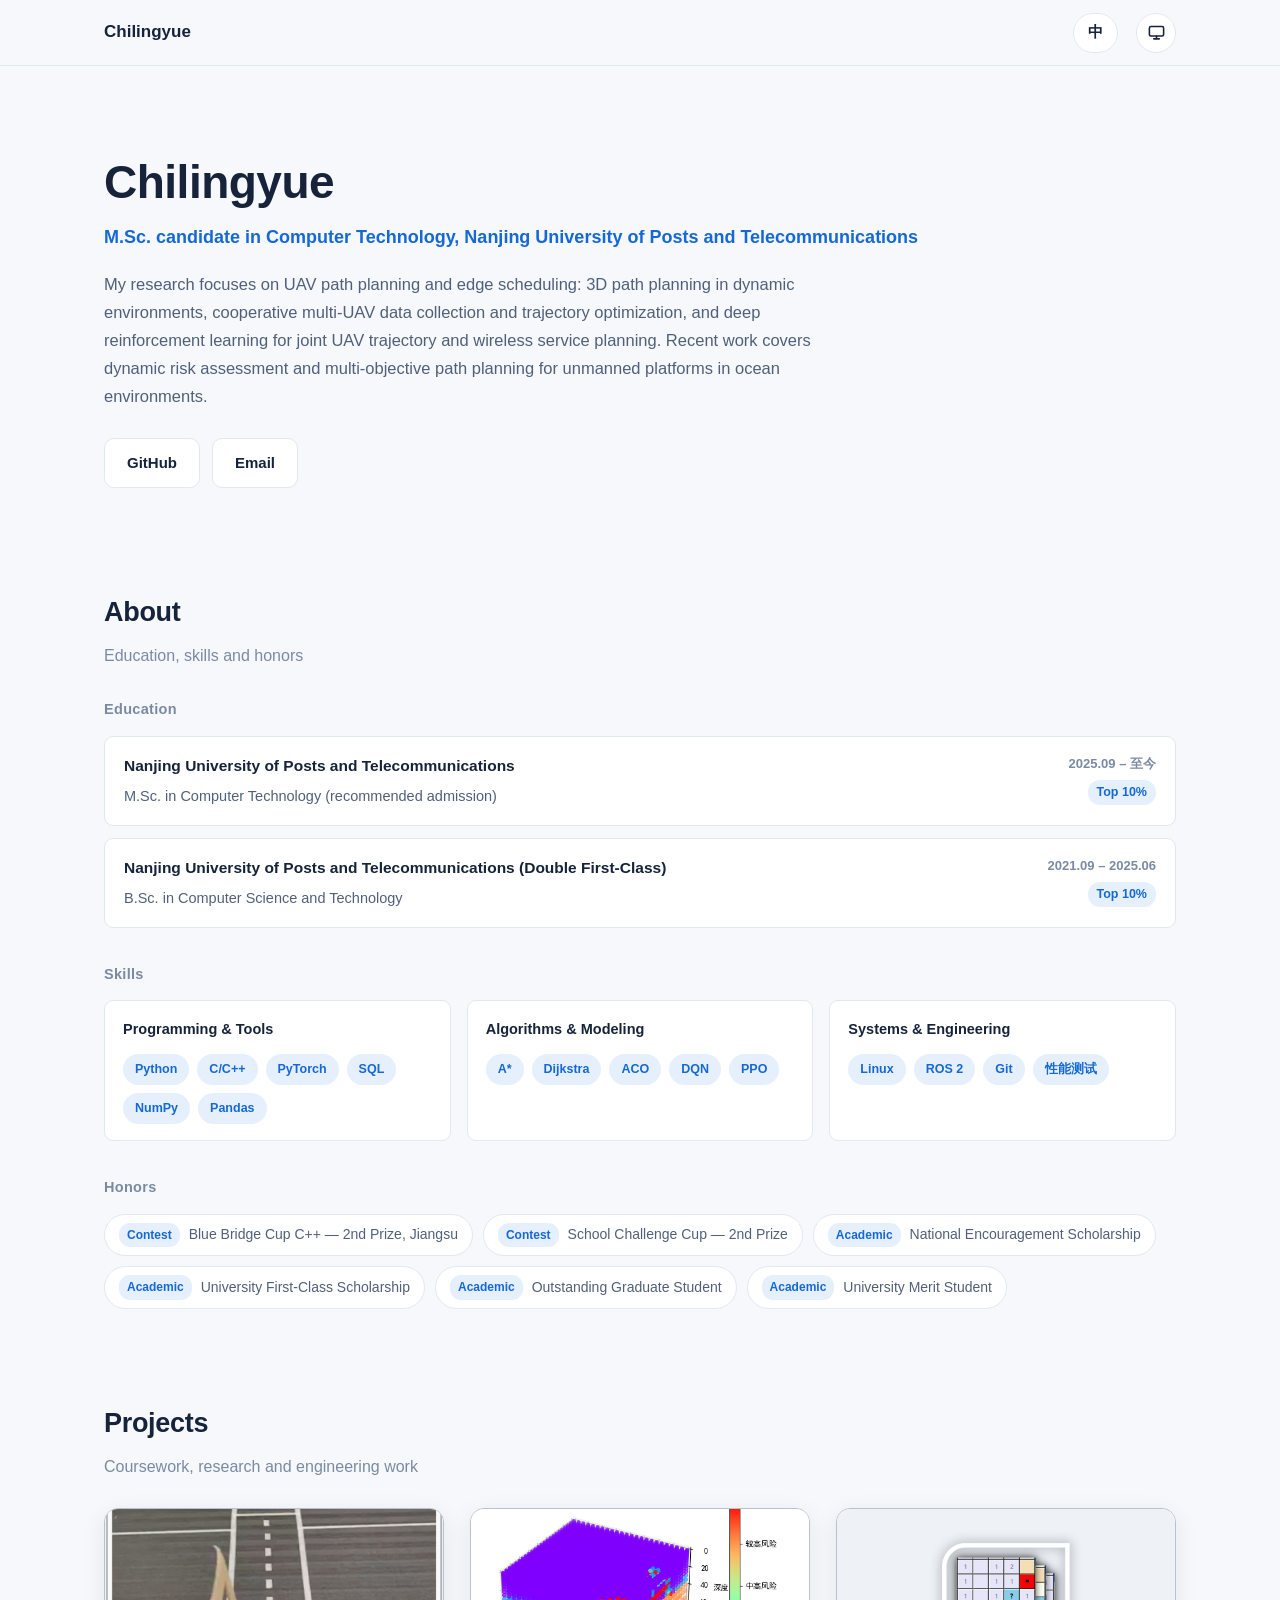
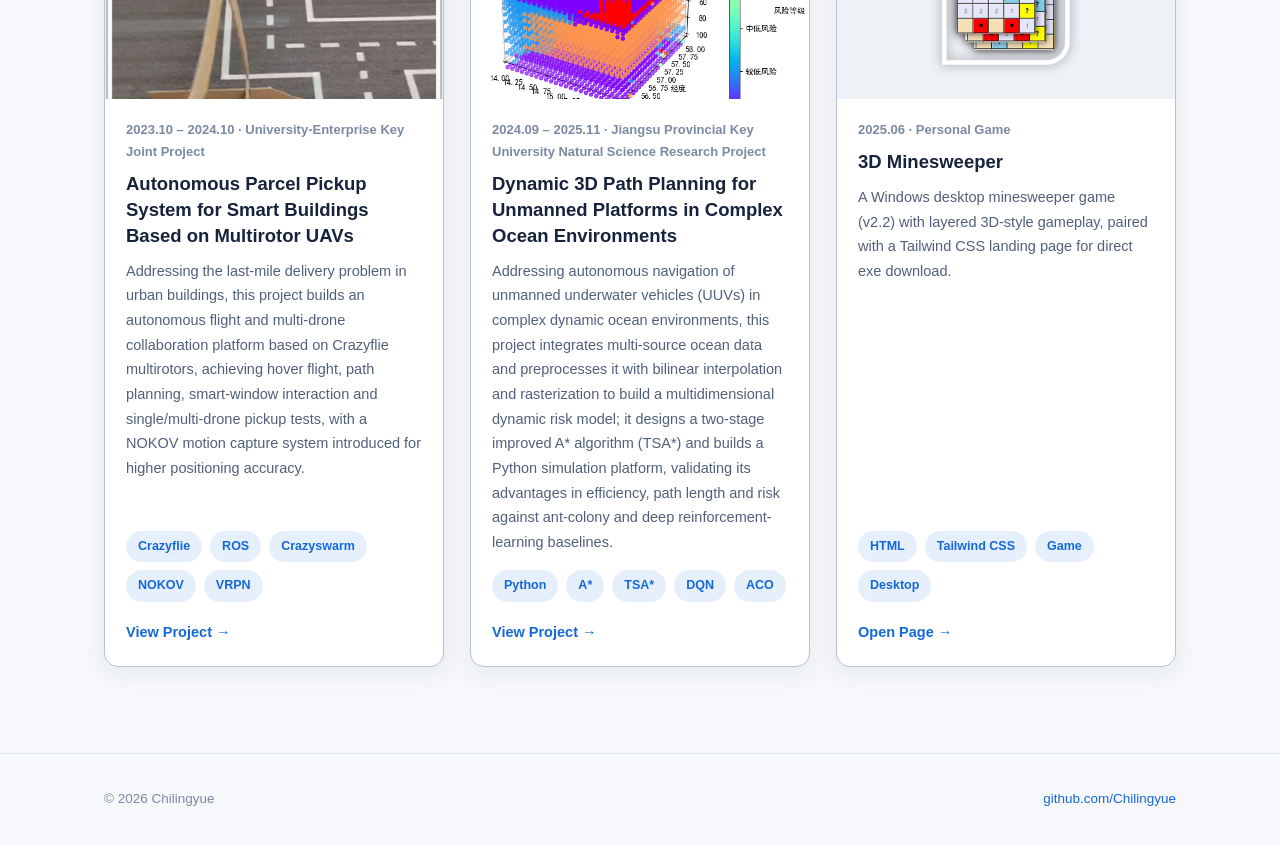
==== index.html @ 6c1ea3fe "fix: 路径规划结果补齐三算法二维/三维共6图，改为3列对比矩阵；画廊不裁切图片" ====
<!DOCTYPE html>
<html lang="zh-CN">
<head>
  <meta charset="UTF-8" />
  <meta name="viewport" content="width=device-width, initial-scale=1.0" />
  <title>Chilingyue · Portfolio</title>
  <meta
    name="description"
    content="池凌越的个人作品集：南京邮电大学计算机技术硕士在读，研究方向为无人机路径规划与边缘调度。Personal portfolio of Chilingyue — UAV path planning and edge scheduling."
  />
  <link rel="icon" type="image/svg+xml" href="assets/img/favicon.svg" />
  <link rel="stylesheet" href="assets/css/style.css?v=20261105-1" />
</head>
<body>
  <div id="app"></div>
  <script src="data/projects.js?v=20261105-1"></script>
  <script src="assets/js/main.js?v=20261105-1"></script>
</body>
</html>
---- assets/css/style.css ----
/* ============================================================
 * 个人作品集 · 样式表
 * 深浅色：默认跟随系统，[data-theme] 手动覆盖
 * ============================================================ */

/* ---------- 设计变量：浅色 ---------- */
:root {
  --bg: #f6f8fb;
  --bg-soft: #eef2f7;
  --card: #ffffff;
  --card-2: #f8fafc;
  --border: #e2e8f0;
  --text: #16233a;
  --text-2: #51607a;
  --text-3: #7b8aa3;
  --primary: #1568d8;
  --primary-soft: #e6f0fd;
  --primary-contrast: #ffffff;
  --accent: #0d9488;
  --shadow: 0 6px 24px rgba(22, 35, 58, 0.08);
  --shadow-lg: 0 18px 48px rgba(22, 35, 58, 0.16);
  --radius: 14px;
  --radius-sm: 9px;
  --maxw: 1120px;
  --nav-h: 66px;
}

/* ---------- 深色（跟随系统或手动）---------- */
@media (prefers-color-scheme: dark) {
  :root:not([data-theme="light"]) {
    --bg: #0c1118;
    --bg-soft: #111824;
    --card: #151d2a;
    --card-2: #1a2333;
    --border: #263141;
    --text: #e7edf5;
    --text-2: #a8b5c7;
    --text-3: #79869b;
    --primary: #5b9cf5;
    --primary-soft: #17243a;
    --primary-contrast: #0c1118;
    --accent: #2dd4bf;
    --shadow: 0 6px 24px rgba(0, 0, 0, 0.35);
    --shadow-lg: 0 18px 48px rgba(0, 0, 0, 0.5);
  }
}
[data-theme="dark"] {
  --bg: #0c1118;
  --bg-soft: #111824;
  --card: #151d2a;
  --card-2: #1a2333;
  --border: #263141;
  --text: #e7edf5;
  --text-2: #a8b5c7;
  --text-3: #79869b;
  --primary: #5b9cf5;
  --primary-soft: #17243a;
  --primary-contrast: #0c1118;
  --accent: #2dd4bf;
  --shadow: 0 6px 24px rgba(0, 0, 0, 0.35);
  --shadow-lg: 0 18px 48px rgba(0, 0, 0, 0.5);
}

/* ---------- 基础 ---------- */
* { box-sizing: border-box; margin: 0; padding: 0; }
html { scroll-behavior: smooth; }
body {
  font-family: -apple-system, BlinkMacSystemFont, "Segoe UI", "PingFang SC",
    "Hiragino Sans GB", "Microsoft YaHei", "Helvetica Neue", Arial, sans-serif;
  background: var(--bg);
  color: var(--text);
  line-height: 1.7;
  font-size: 16px;
  -webkit-font-smoothing: antialiased;
  transition: background 0.25s ease, color 0.25s ease;
}
img { max-width: 100%; display: block; }
a { color: var(--primary); text-decoration: none; }
button { font-family: inherit; cursor: pointer; }
.container { max-width: var(--maxw); margin: 0 auto; padding: 0 24px; }

/* ---------- 导航 ---------- */
.nav {
  position: sticky; top: 0; z-index: 100;
  height: var(--nav-h);
  background: color-mix(in srgb, var(--bg) 86%, transparent);
  backdrop-filter: blur(12px);
  border-bottom: 1px solid var(--border);
}
.nav-inner {
  max-width: var(--maxw); margin: 0 auto; padding: 0 24px;
  height: 100%; display: flex; align-items: center; gap: 18px;
}
.nav-brand { font-weight: 700; font-size: 17px; color: var(--text); }
.nav-spacer { flex: 1; }
.icon-btn {
  width: 40px; height: 40px; border-radius: 50%;
  border: 1px solid var(--border); background: var(--card);
  color: var(--text); display: inline-flex; align-items: center; justify-content: center;
  font-size: 15px; transition: transform 0.15s, border-color 0.15s;
}
.icon-btn:hover { transform: translateY(-1px); border-color: var(--primary); }
.icon-btn svg { width: 19px; height: 19px; }
.lang-btn { width: auto; padding: 0 14px; border-radius: 20px; font-weight: 600; }

/* ---------- 通用按钮 ---------- */
.btn {
  display: inline-flex; align-items: center; gap: 8px;
  padding: 11px 22px; border-radius: 10px;
  border: 1px solid transparent; font-weight: 600; font-size: 15px;
  transition: transform 0.15s, box-shadow 0.15s, background 0.15s;
}
.btn-primary { background: var(--primary); color: var(--primary-contrast); }
.btn-primary:hover { transform: translateY(-2px); box-shadow: var(--shadow); }
.btn-ghost { background: var(--card); border-color: var(--border); color: var(--text); }
.btn-ghost:hover { border-color: var(--primary); color: var(--primary); }

/* ---------- 标签 ---------- */
.tags { display: flex; flex-wrap: wrap; gap: 8px; }
.tag {
  font-size: 12.5px; font-weight: 600; padding: 4px 11px;
  border-radius: 20px; background: var(--primary-soft); color: var(--primary);
  border: 1px solid transparent;
}

/* ---------- 首页 Hero ---------- */
.hero { padding: 88px 0 56px; }
.hero h1 { font-size: clamp(30px, 5vw, 46px); line-height: 1.25; letter-spacing: -0.5px; }
.hero .role { color: var(--primary); font-weight: 600; font-size: 18px; margin-top: 10px; }
.hero .bio { color: var(--text-2); max-width: 720px; margin-top: 18px; font-size: 16.5px; }
.hero .contact-row { display: flex; flex-wrap: wrap; gap: 12px; margin-top: 28px; }

/* ---------- 板块标题 ---------- */
.section { padding: 46px 0; }
.section-head { margin-bottom: 28px; }
.section-head h2 { font-size: 27px; letter-spacing: -0.3px; }
.section-head p { color: var(--text-3); margin-top: 6px; }

/* ---------- 探索历程 ---------- */
.journey-list { display: grid; gap: 16px; }
.journey-item {
  padding: 20px 24px; background: var(--card); border: 1px solid var(--border);
  border-left: 3px solid var(--primary); border-radius: var(--radius-sm);
}
.journey-phase {
  display: inline-block; font-weight: 700; font-size: 13.5px; color: var(--primary);
  background: var(--primary-soft); padding: 3px 13px; border-radius: 14px; margin-bottom: 14px;
}
.journey-points { list-style: none; display: grid; gap: 11px; }
.journey-points li {
  position: relative; padding-left: 20px;
  color: var(--text-2); font-size: 15px; line-height: 1.8;
}
.journey-points li::before {
  content: ""; position: absolute; left: 2px; top: 12px;
  width: 7px; height: 7px; border-radius: 50%; background: var(--primary); opacity: 0.5;
}
.journey-points li strong { color: var(--text); font-weight: 700; }

/* ---------- 关于我：教育 / 技术栈 / 荣誉 ---------- */
.about-block + .about-block { margin-top: 34px; }
.about-title { font-size: 14.5px; font-weight: 700; letter-spacing: 0.3px; color: var(--text-3); margin-bottom: 14px; }
.edu-list { display: grid; gap: 12px; }
.edu-item {
  display: flex; align-items: flex-start; justify-content: space-between; gap: 18px; flex-wrap: wrap;
  padding: 16px 19px; background: var(--card); border: 1px solid var(--border); border-radius: var(--radius-sm);
}
.edu-school { font-weight: 700; font-size: 15.5px; color: var(--text); }
.edu-degree { color: var(--text-2); font-size: 14.5px; margin-top: 5px; }
.edu-side { display: grid; gap: 5px; justify-items: end; }
.edu-period { font-size: 13px; font-weight: 600; color: var(--text-3); }
.edu-note {
  font-size: 12.5px; font-weight: 700; color: var(--primary);
  background: var(--primary-soft); padding: 2px 9px; border-radius: 12px;
}
.skill-groups { display: grid; grid-template-columns: repeat(auto-fit, minmax(250px, 1fr)); gap: 16px; }
.skill-group { padding: 16px 18px; background: var(--card); border: 1px solid var(--border); border-radius: var(--radius-sm); }
.skill-label { font-weight: 700; font-size: 14.5px; color: var(--text); margin-bottom: 12px; }
.award-chips { display: flex; flex-wrap: wrap; gap: 10px; }
.award-chip {
  display: inline-flex; align-items: center; gap: 9px; padding: 8px 14px;
  background: var(--card); border: 1px solid var(--border); border-radius: 22px;
  font-size: 14px; color: var(--text-2);
}
.award-cat {
  font-size: 12px; font-weight: 700; color: var(--primary);
  background: var(--primary-soft); padding: 2px 8px; border-radius: 11px;
}

/* ---------- 项目卡片网格 ---------- */
.project-grid { display: grid; grid-template-columns: repeat(auto-fill, minmax(320px, 1fr)); gap: 26px; }
.project-card {
  background: var(--card);
  border: 1px solid color-mix(in srgb, var(--text-3) 42%, var(--border));
  border-radius: var(--radius); overflow: hidden;
  display: flex; flex-direction: column;
  box-shadow: var(--shadow);
  transition: transform 0.2s, box-shadow 0.2s, border-color 0.2s;
}
.project-card:hover { transform: translateY(-5px); box-shadow: var(--shadow-lg); border-color: var(--primary); }
.project-cover { aspect-ratio: 16 / 9; overflow: hidden; background: var(--bg-soft); }
.project-cover img { width: 100%; height: 100%; object-fit: cover; transition: transform 0.35s; }
.project-card:hover .project-cover img { transform: scale(1.05); }
.project-body { padding: 20px 21px 22px; display: flex; flex-direction: column; flex: 1; }
.project-period { font-size: 13px; color: var(--text-3); font-weight: 600; }
.project-body h3 { font-size: 18.5px; margin: 8px 0 10px; line-height: 1.4; color: var(--text); }
.project-body .card-summary { color: var(--text-2); font-size: 14.5px; flex: 1; }
.project-body .tags { margin: 16px 0 18px; }
.card-more { font-weight: 700; font-size: 14.5px; display: inline-flex; align-items: center; gap: 6px; }
.card-more:hover { gap: 10px; }

/* ---------- 详情页 Hero ---------- */
.detail-hero { position: relative; overflow: hidden; padding: 64px 0 40px; border-bottom: 1px solid var(--border); background: var(--bg-soft); }
.detail-hero .container { position: relative; z-index: 1; }
.hero-bg { position: absolute; inset: 0; z-index: 0; pointer-events: none; }
.hero-bg img { width: 100%; height: 100%; object-fit: cover; object-position: right center; }
.hero-bg-mask {
  position: absolute; inset: 0;
  background: linear-gradient(90deg, var(--bg-soft) 22%, color-mix(in srgb, var(--bg-soft) 45%, transparent) 100%);
}
.detail-hero .back { font-weight: 600; font-size: 14.5px; display: inline-flex; gap: 7px; margin-bottom: 26px; }
.detail-hero h1 { font-size: clamp(26px, 4vw, 38px); line-height: 1.3; letter-spacing: -0.4px; max-width: 900px; }
.detail-hero .subtitle { color: var(--primary); font-weight: 600; margin-top: 12px; font-size: 16.5px; }
.detail-meta { display: flex; flex-wrap: wrap; gap: 14px; align-items: center; margin-top: 18px; color: var(--text-2); font-size: 14.5px; }
.detail-meta .period-pill { background: var(--card); border: 1px solid var(--border); padding: 5px 13px; border-radius: 20px; font-weight: 600; }
.detail-hero .tags { margin-top: 20px; }

/* ---------- 指标条 ---------- */
.metric-row { display: grid; grid-template-columns: repeat(auto-fit, minmax(220px, 1fr)); gap: 18px; }
.metric {
  background: var(--card); border: 1px solid var(--border); border-radius: var(--radius);
  padding: 26px 24px; text-align: center;
}
.metric .value { font-size: 38px; font-weight: 800; color: var(--primary); letter-spacing: -1px; line-height: 1.1; }
.metric .label { color: var(--text-2); font-size: 14px; margin-top: 8px; }

/* ---------- 内容排版 ---------- */
.prose { color: var(--text-2); max-width: 860px; }
.prose p { margin-bottom: 14px; }

/* 项目背景：三段卡片（需求侧 / 现有不足 / 项目切入） */
.bg-grid { display: grid; grid-template-columns: repeat(3, 1fr); gap: 16px; }
.bg-card {
  background: var(--card); border: 1px solid var(--border); border-radius: var(--radius-sm);
  padding: 20px 22px; border-top: 2px solid color-mix(in srgb, var(--primary) 45%, var(--border));
}
.bg-label {
  display: inline-block; font-size: 12.5px; font-weight: 700; letter-spacing: .3px;
  color: var(--primary); background: var(--primary-soft);
  padding: 3px 12px; border-radius: 12px; margin-bottom: 11px;
}
.bg-points { list-style: none; display: grid; gap: 8px; }
.bg-points li {
  position: relative; padding-left: 16px;
  color: var(--text-2); font-size: 14px; line-height: 1.7;
}
.bg-points li::before {
  content: ""; position: absolute; left: 2px; top: .62em;
  width: 6px; height: 6px; border-radius: 50%;
  background: color-mix(in srgb, var(--primary) 55%, var(--border));
}
.list-card { list-style: none; display: grid; gap: 12px; max-width: 860px; }
.list-card li {
  background: var(--card); border: 1px solid var(--border); border-radius: var(--radius-sm);
  padding: 14px 18px; color: var(--text-2); display: flex; gap: 12px;
}
.list-card li::before {
  content: ""; flex: 0 0 8px; width: 8px; height: 8px; border-radius: 50%;
  background: var(--primary); margin-top: 10px;
}

/* ---------- 工作流程 ---------- */
/* 工作流程：大波浪时间线（奇数步内容在上、偶数步在下，节点骑在波上，末端箭头） */
.flow-wrap { position: relative; }
.flow-wave {
  position: absolute; left: 0; right: 0; top: 100px; height: 96px;
  color: var(--primary); pointer-events: none;
}
.flow-wave svg { display: block; width: 100%; height: 100%; }
.flow-grid {
  position: relative;
  display: grid; grid-template-columns: repeat(5, 1fr);
  grid-template-rows: 100px 96px 100px;
}
.flow-item {
  position: relative; grid-row: 1 / span 3;
  display: grid; grid-template-rows: 100px 96px 100px;
}
.flow-item .flow-body { text-align: center; padding: 0 8px; }
.flow-item.up .flow-body { grid-row: 1; align-self: end; padding-bottom: 6px; }
.flow-item.down .flow-body { grid-row: 3; align-self: start; padding-top: 6px; }
.flow-item .num {
  position: absolute; left: 50%; transform: translate(-50%, -50%);
  width: 27px; height: 27px; border-radius: 50%; background: var(--primary);
  color: var(--primary-contrast); font-weight: 800; font-size: 14px;
  display: flex; align-items: center; justify-content: center;
  box-shadow: 0 0 0 5px var(--bg);
}
.flow-item.up .num { top: 121px; }   /* 波峰：100 + 21 */
.flow-item.down .num { top: 175px; } /* 波谷：100 + 75 */
.flow-item h4 { font-size: 15.5px; }
.flow-item p { color: var(--text-2); font-size: 13px; margin-top: 6px; line-height: 1.6; }

/* ---------- 贡献 ---------- */
.contrib-list { display: grid; gap: 16px; }
.contrib-item {
  background: var(--card); border: 1px solid var(--border); border-left: 4px solid var(--accent);
  border-radius: var(--radius-sm); padding: 18px 22px; color: var(--text-2);
}

/* ---------- 画廊 ---------- */
.gallery-group { margin-bottom: 38px; }
.gallery-group > h3 { font-size: 18px; margin-bottom: 16px; display: flex; align-items: center; gap: 10px; }
.gallery-group > h3::before { content: ""; width: 5px; height: 20px; border-radius: 3px; background: var(--primary); }
.gallery-grid { display: grid; grid-template-columns: repeat(auto-fit, minmax(240px, 1fr)); gap: 14px; }
/* 固定列数（如三算法 × 二/三维的结果对比矩阵）：图不裁切，按原始比例铺满 */
.gallery-grid.cols-2 { grid-template-columns: repeat(2, minmax(0, 1fr)); }
.gallery-grid.cols-3 { grid-template-columns: repeat(3, minmax(0, 1fr)); }
.gallery-grid[class*="cols-"] { align-items: start; }
.gallery-grid[class*="cols-"] .thumb-wrap { aspect-ratio: auto; background: transparent; }
.gallery-grid[class*="cols-"] .gallery-cell img { height: auto; object-fit: contain; }
.gallery-cell {
  border-radius: var(--radius-sm); overflow: hidden; border: 1px solid var(--border);
  background: var(--card); cursor: zoom-in;
}
.gallery-cell .thumb-wrap { aspect-ratio: 16 / 10; overflow: hidden; background: var(--bg-soft); }
.gallery-cell img { width: 100%; height: 100%; object-fit: contain; transition: transform 0.3s; }
.gallery-cell:hover img { transform: scale(1.06); }
@media (max-width: 1040px) {
  .gallery-grid.cols-3 { grid-template-columns: repeat(2, minmax(0, 1fr)); }
}
@media (max-width: 520px) {
  .gallery-grid.cols-2,
  .gallery-grid.cols-3 { grid-template-columns: minmax(0, 1fr); }
}
.gallery-cell figcaption { padding: 9px 12px; font-size: 13px; color: var(--text-2); }

/* ---------- 灯箱 ---------- */
.lightbox {
  position: fixed; inset: 0; z-index: 1000;
  background: rgba(6, 10, 16, 0.88);
  display: none; align-items: center; justify-content: center; padding: 40px;
}
.lightbox.open { display: flex; }
.lightbox img { max-width: 92vw; max-height: 82vh; border-radius: 8px; box-shadow: var(--shadow-lg); }
.lightbox .lb-caption { position: absolute; bottom: 26px; left: 0; right: 0; text-align: center; color: #dbe5f0; font-size: 14.5px; }
.lightbox .lb-close {
  position: absolute; top: 22px; right: 26px;
  width: 44px; height: 44px; border-radius: 50%; border: none;
  background: rgba(255, 255, 255, 0.12); color: #fff; font-size: 20px;
}
.lightbox .lb-nav {
  position: absolute; top: 50%; transform: translateY(-50%);
  width: 48px; height: 48px; border-radius: 50%; border: none;
  background: rgba(255, 255, 255, 0.12); color: #fff; font-size: 20px;
}
.lightbox .lb-prev { left: 24px; }
.lightbox .lb-next { right: 24px; }

/* ---------- 视频 ---------- */
.video-grid { display: grid; grid-template-columns: repeat(auto-fit, minmax(300px, 1fr)); gap: 22px; }
.video-card { background: var(--card); border: 1px solid var(--border); border-radius: var(--radius); overflow: hidden; }
.video-card video { width: 100%; aspect-ratio: 16 / 9; background: #000; }
.video-info { padding: 15px 18px 18px; }
.video-info h4 { font-size: 16px; display: flex; justify-content: space-between; gap: 10px; }
.video-info .dur { color: var(--text-3); font-size: 13px; font-weight: 600; white-space: nowrap; }
.video-info p { color: var(--text-2); font-size: 13.5px; margin-top: 6px; }

/* ---------- 文档卡片 ---------- */
.doc-grid { display: grid; grid-template-columns: repeat(auto-fit, minmax(280px, 1fr)); gap: 18px; }
.doc-card {
  background: var(--card); border: 1px solid var(--border); border-radius: var(--radius);
  padding: 21px 22px; display: flex; flex-direction: column; gap: 10px;
}
.doc-card h4 { font-size: 16.5px; }
.doc-card .note { color: var(--text-2); font-size: 13.5px; flex: 1; }
.doc-actions { display: flex; gap: 10px; flex-wrap: wrap; }
.doc-actions .btn { padding: 8px 16px; font-size: 13.5px; }

/* ---------- 问题卡片 ---------- */
.issue-list { display: grid; gap: 22px; }
.issue-card {
  background: var(--card); border: 1px solid var(--border); border-radius: var(--radius);
  overflow: hidden;
}
.issue-card .issue-img-wrap { background: var(--bg-soft); border-bottom: 1px solid var(--border); }
.issue-card img { width: 100%; max-height: 420px; object-fit: contain; cursor: zoom-in; }
.issue-body { padding: 20px 23px 23px; }
.issue-body h4 { font-size: 17px; }
.issue-row { display: flex; gap: 10px; margin-top: 12px; font-size: 14.5px; color: var(--text-2); }
.issue-row .k {
  flex: 0 0 auto; font-weight: 700; font-size: 12.5px; padding: 3px 10px;
  border-radius: 6px; height: fit-content; margin-top: 2px;
}
.issue-row .k-sym { background: #fdecec; color: #d94848; }
.issue-row .k-sol { background: var(--primary-soft); color: var(--primary); }
[data-theme="dark"] .k-sym { background: #3a1d22; color: #f08a8a; }
.issue-links { margin-top: 12px; display: flex; flex-direction: column; gap: 6px; font-size: 13.5px; word-break: break-all; }

/* ---------- 页脚 ---------- */
.footer { border-top: 1px solid var(--border); padding: 34px 0; margin-top: 40px; color: var(--text-3); font-size: 13.5px; }
.footer-inner { display: flex; justify-content: space-between; flex-wrap: wrap; gap: 10px; }

/* ---------- 滚动进入动画 ---------- */
.reveal { opacity: 0; transform: translateY(22px); transition: opacity 0.6s ease, transform 0.6s ease; }
.reveal.visible { opacity: 1; transform: none; }

/* ---------- 侧边滚动目录（按设备能力：带鼠标的电脑显示，触屏移动设备隐藏）---------- */
.toc { display: none; }
.toc-target { scroll-margin-top: 84px; }
@media (hover: hover) and (pointer: fine) {
  .toc {
    display: block;
    position: fixed;
    top: 50%;
    transform: translateY(-50%);
    /* 贴在内容区左外侧，屏幕较窄时退回屏幕左边 12px，保证不超出、不重叠 */
    left: max(12px, calc(50% - 710px));
    width: 140px;
    padding: 16px 12px;
    max-height: calc(100vh - 40px);
    overflow: hidden;
    z-index: 90;
  }
  /* 目录与正文之间的渐隐分隔线（位于目录内部右边缘，随盒子上下延伸）*/
  .toc::after {
    content: "";
    position: absolute;
    top: 0;
    right: 0;
    width: 1px;
    height: 100%;
    pointer-events: none;
    background: linear-gradient(
      to bottom,
      transparent 0%,
      color-mix(in srgb, var(--text-3) 60%, var(--border)) 4%,
      color-mix(in srgb, var(--text-3) 60%, var(--border)) 96%,
      transparent 100%
    );
  }
}
.toc-list { list-style: none; display: flex; flex-direction: column; gap: 2px; }
.toc-link {
  display: block;
  padding: 6px 10px;
  font-size: 13px;
  line-height: 1.4;
  color: var(--text-3);
  border-left: 2px solid var(--border);
  transition: color 0.15s, border-color 0.15s;
}
.toc-link:hover { color: var(--text); }
.toc-link.active {
  color: var(--primary);
  border-left-color: var(--primary);
  font-weight: 600;
}
/* 侧边目录可见时主内容让位缩窄，避免与目录重叠 */
@media (hover: hover) and (pointer: fine) {
  body:has(.toc) .container { max-width: min(1092px, calc(100vw - 352px)); }
}

/* ---------- 响应式 ---------- */
@media (max-width: 760px) {
  .container, .nav-inner { padding-left: 18px; padding-right: 18px; }
  .hero { padding: 56px 0 36px; }
  .section { padding: 34px 0; }
  .project-grid { grid-template-columns: 1fr; }
  .lightbox { padding: 18px; }
  .lightbox .lb-nav { width: 40px; height: 40px; }
  .footer-inner { flex-direction: column; }
  .edu-item { flex-direction: column; gap: 10px; }
  .edu-side { justify-items: start; grid-auto-flow: column; align-items: center; gap: 10px; }
}

/* 中窄屏与移动端：波浪线退化为纵向时间线（≤999px） */
@media (max-width: 999px) {
  .flow-wave { display: none; }
  .flow-grid { grid-template-columns: 1fr; grid-template-rows: none; gap: 12px; }
  .flow-grid::before {
    content: ""; position: absolute; left: 26px; top: 4%; bottom: 4%; width: 2px; height: auto;
    border-radius: 1px;
    background: linear-gradient(180deg, var(--primary-soft), color-mix(in srgb, var(--primary) 45%, var(--primary-soft)), var(--primary-soft));
  }
  .flow-item {
    display: block; text-align: left; padding: 16px 18px 16px 62px;
    background: var(--card); border: 1px solid var(--border); border-radius: var(--radius-sm);
  }
  .flow-spacer { display: none; }
  .flow-item .flow-body { padding: 0; }
  .flow-item.up .flow-body, .flow-item.down .flow-body { margin: 0; }
  .flow-item .num { left: 13px; top: 50%; transform: translateY(-50%); }
  .bg-grid { grid-template-columns: 1fr; gap: 12px; }
}

/* ============================================================
 * 海洋项目：配图网格 / 数据管线 / 算法对比 / 算法设计
 * ============================================================ */

/* ---------- 配图网格 ---------- */
.figure-grid {
  display: grid;
  grid-template-columns: repeat(auto-fit, minmax(280px, 1fr));
  gap: 16px;
  margin-top: 18px;
}
.figure-cell {
  background: var(--card);
  border: 1px solid var(--border);
  border-radius: var(--radius-sm);
  padding: 12px;
  cursor: zoom-in;
  transition: transform 0.22s ease, box-shadow 0.22s ease, border-color 0.22s ease;
}
.figure-cell:hover {
  transform: translateY(-3px);
  box-shadow: var(--shadow);
  border-color: var(--primary);
}
.figure-cell img {
  width: 100%;
  height: 220px;
  object-fit: contain;
  background: var(--card-2);
  border-radius: 6px;
}
.figure-cell figcaption {
  margin-top: 10px;
  font-size: 13.5px;
  color: var(--text-2);
  text-align: center;
}

/* ---------- 数据管线步骤 ---------- */
.pipeline-steps {
  display: grid;
  grid-template-columns: repeat(5, 1fr);
  gap: 14px;
}
.pipeline-step {
  position: relative;
  background: var(--card);
  border: 1px solid var(--border);
  border-radius: var(--radius-sm);
  padding: 18px 16px 16px;
}
.pipeline-step::after {
  content: "→";
  position: absolute;
  right: -13px;
  top: 22px;
  color: var(--primary);
  font-size: 16px;
  z-index: 1;
}
.pipeline-step:last-child::after { content: ""; }
.pipeline-idx {
  display: inline-flex;
  align-items: center;
  justify-content: center;
  width: 30px;
  height: 30px;
  border-radius: 50%;
  background: var(--primary);
  color: var(--primary-contrast);
  font-weight: 700;
  font-size: 14px;
  margin-bottom: 10px;
}
.pipeline-step h4 { font-size: 15px; margin-bottom: 7px; color: var(--text); }
.pipeline-step p { font-size: 13px; line-height: 1.65; color: var(--text-2); }

/* ---------- 算法对比条形图 ---------- */
.comparison-wrap { display: flex; flex-direction: column; gap: 14px; }
.cmp-group {
  background: var(--card);
  border: 1px solid var(--border);
  border-radius: var(--radius-sm);
  padding: 16px 18px 18px;
}
.cmp-note {
  font-size: 13px;
  line-height: 1.6;
  color: var(--text-3);
  background: var(--primary-soft);
  border: 1px solid color-mix(in srgb, var(--primary) 22%, transparent);
  border-radius: var(--radius-sm);
  padding: 10px 14px;
}
.cmp-dim {
  font-size: 14px;
  font-weight: 700;
  color: var(--text);
  margin-bottom: 12px;
}
.cmp-row {
  display: flex;
  align-items: center;
  gap: 14px;
  margin-bottom: 10px;
}
.cmp-row:last-child { margin-bottom: 0; }
.cmp-name {
  flex: 0 0 138px;
  font-size: 13.5px;
  color: var(--text-2);
}
.cmp-track {
  flex: 1;
  height: 22px;
  background: var(--bg-soft);
  border-radius: 11px;
  overflow: hidden;
}
.cmp-bar {
  height: 100%;
  border-radius: 11px;
  background: color-mix(in srgb, var(--primary) 32%, var(--border));
  transform-origin: left center;
  animation: cmp-grow 0.9s cubic-bezier(0.22, 0.8, 0.3, 1) both;
}
.cmp-row.is-best .cmp-name { color: var(--text); font-weight: 700; }
.cmp-row.is-best .cmp-bar {
  background: linear-gradient(90deg, var(--primary), color-mix(in srgb, var(--primary) 72%, var(--accent)));
  box-shadow: 0 0 0 1px color-mix(in srgb, var(--primary) 30%, transparent);
}
.cmp-val {
  flex: 0 0 52px;
  text-align: right;
  font-variant-numeric: tabular-nums;
  font-size: 13.5px;
  color: var(--text-2);
}
.cmp-row.is-best .cmp-val { color: var(--primary); font-weight: 700; }
@keyframes cmp-grow { from { transform: scaleX(0); } to { transform: scaleX(1); } }

/* ---------- TSA* 两阶段 ---------- */
.algo-stages {
  display: grid;
  grid-template-columns: repeat(2, 1fr);
  gap: 16px;
}
.algo-stage {
  background: var(--card);
  border: 1px solid var(--border);
  border-left: 4px solid var(--accent);
  border-radius: var(--radius-sm);
  padding: 18px 20px;
}
.algo-stage h4 { font-size: 15.5px; margin-bottom: 10px; color: var(--text); }
.algo-stage p { font-size: 14px; line-height: 1.75; color: var(--text-2); }

/* ---------- 海洋板块响应式 ---------- */
@media (max-width: 900px) {
  .pipeline-steps { grid-template-columns: 1fr; gap: 12px; }
  .pipeline-step::after {
    content: "↓";
    right: 50%;
    top: auto;
    bottom: -15px;
    transform: translateX(50%);
  }
  .algo-stages { grid-template-columns: 1fr; }
}
@media (max-width: 760px) {
  .figure-grid { grid-template-columns: 1fr; }
  .cmp-row { gap: 10px; }
  .cmp-name { flex-basis: 96px; font-size: 12.5px; }
  .cmp-val { flex-basis: 44px; font-size: 12.5px; }
}
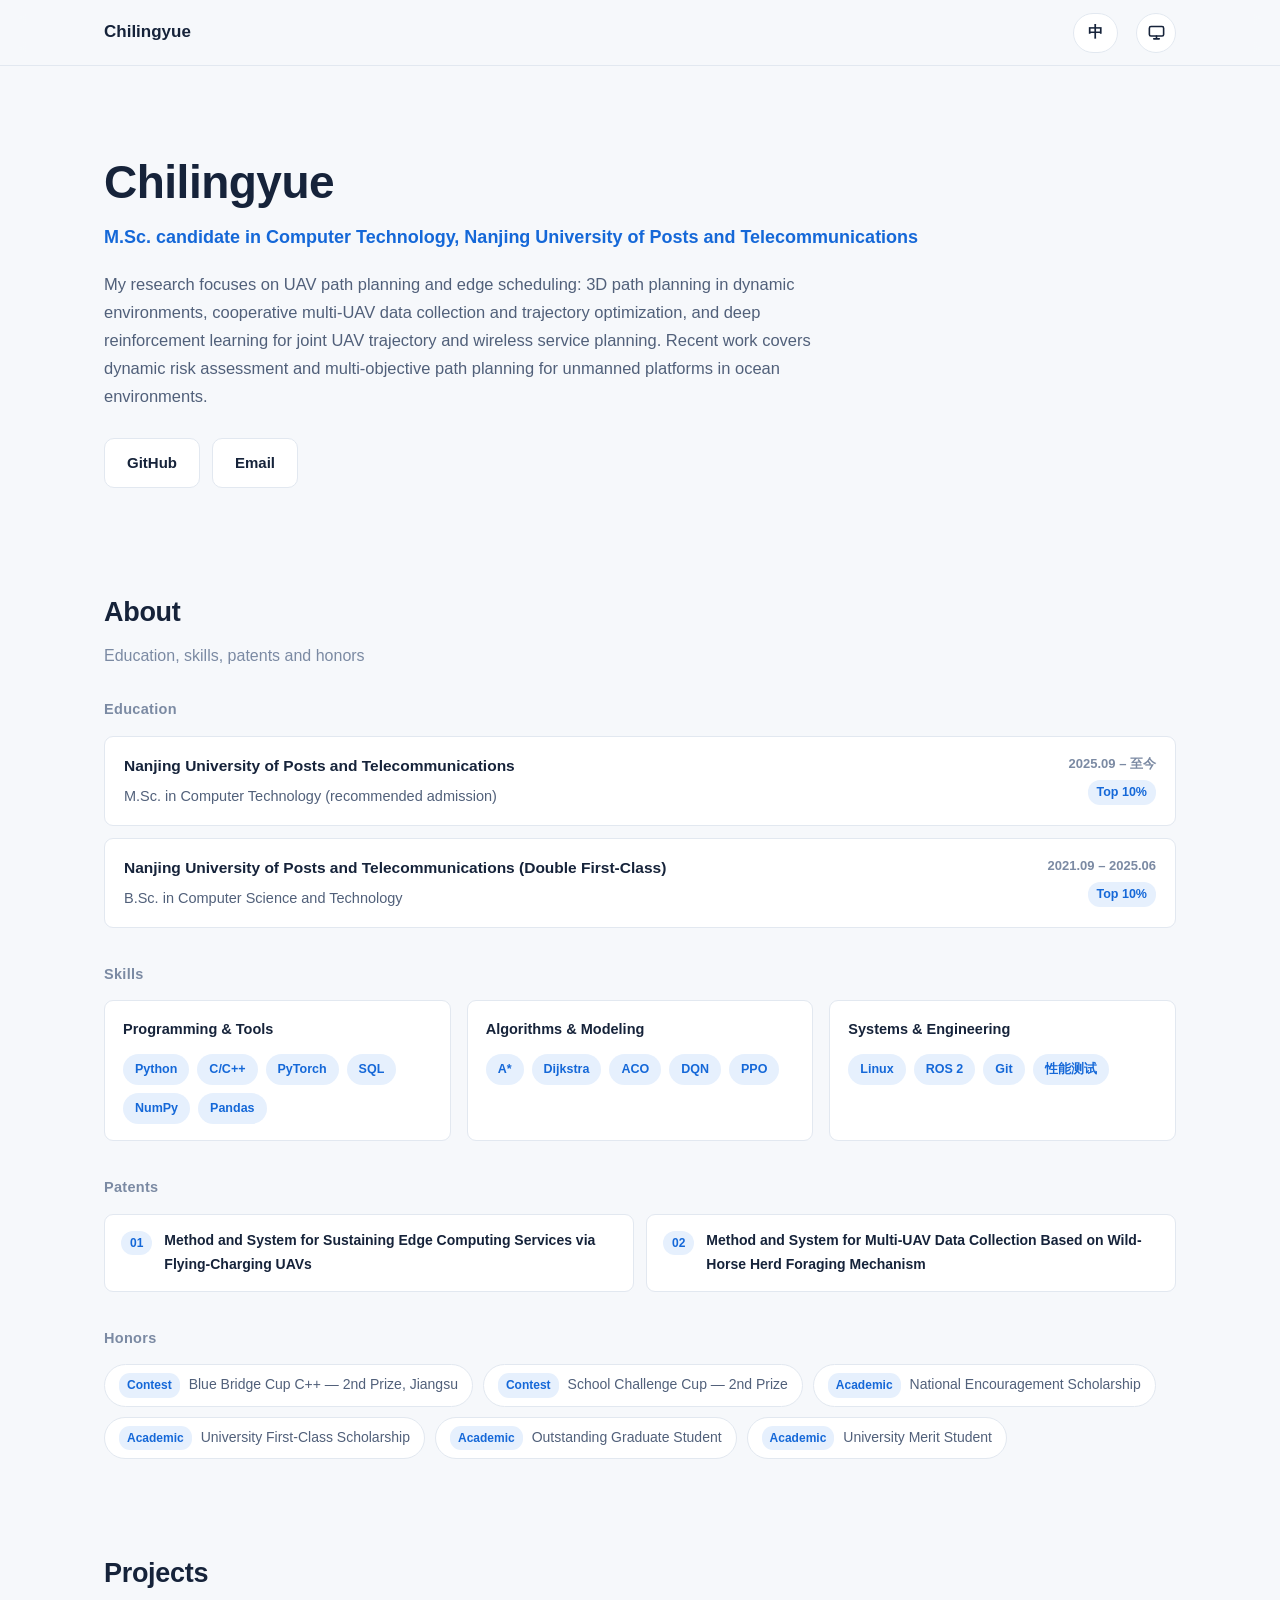
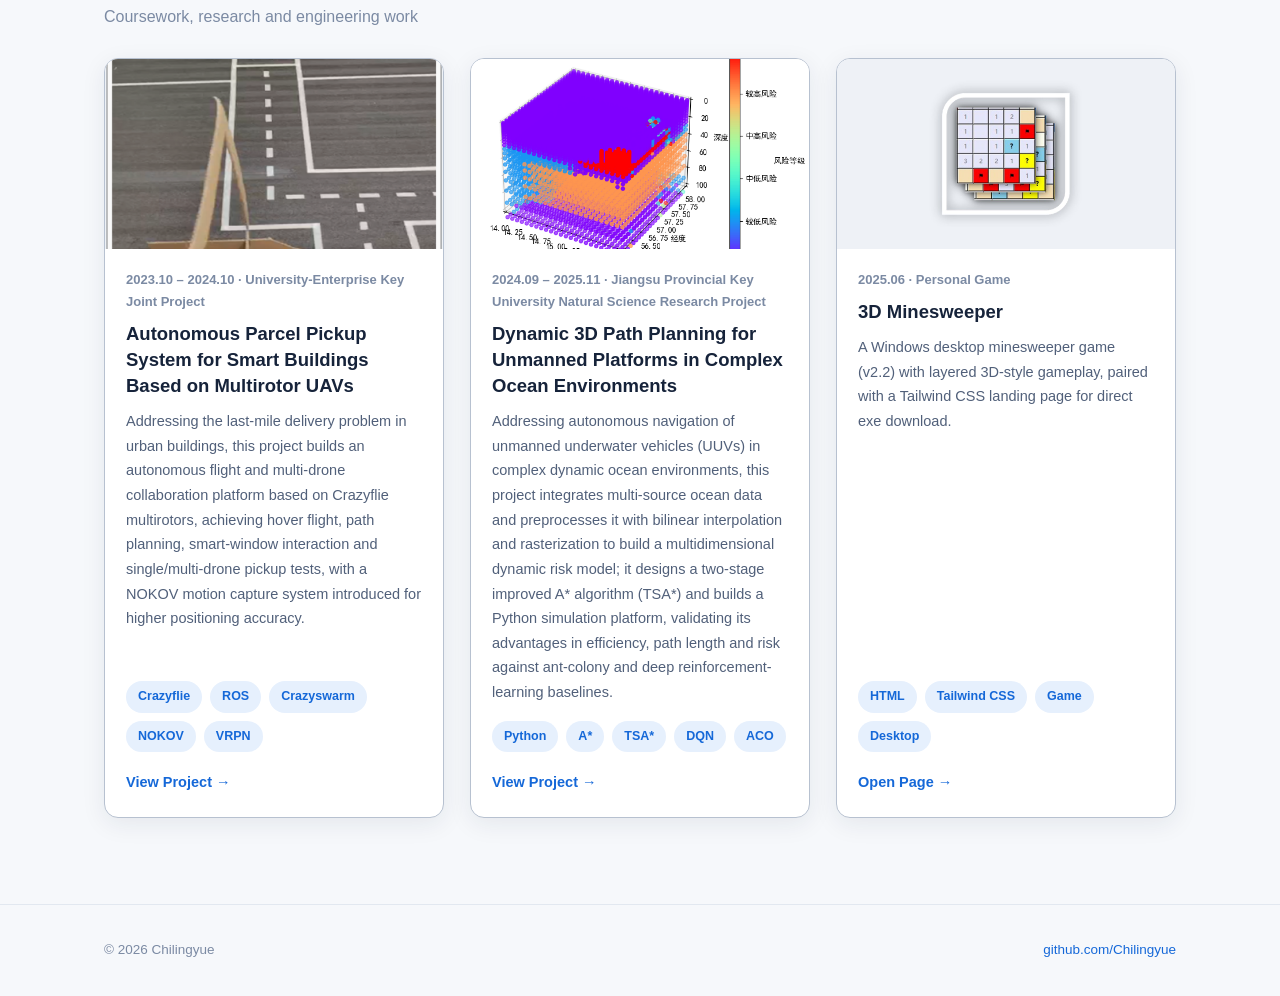
==== commit cf34866c: "feat: 首页关于我新增专利板块（两项专利）" ====
--- a/index.html
+++ b/index.html
@@ -9,11 +9,11 @@
     content="池凌越的个人作品集：南京邮电大学计算机技术硕士在读，研究方向为无人机路径规划与边缘调度。Personal portfolio of Chilingyue — UAV path planning and edge scheduling."
   />
   <link rel="icon" type="image/svg+xml" href="assets/img/favicon.svg" />
-  <link rel="stylesheet" href="assets/css/style.css?v=20261105-1" />
+  <link rel="stylesheet" href="assets/css/style.css?v=20261105-22" />
 </head>
 <body>
   <div id="app"></div>
-  <script src="data/projects.js?v=20261105-1"></script>
-  <script src="assets/js/main.js?v=20261105-1"></script>
+  <script src="data/projects.js?v=20261105-22"></script>
+  <script src="assets/js/main.js?v=20261105-22"></script>
 </body>
 </html>
--- a/assets/css/style.css
+++ b/assets/css/style.css
@@ -187,6 +187,23 @@
   background: var(--primary-soft); padding: 2px 8px; border-radius: 11px;
 }
 
+/* ---------- 关于我：专利 ---------- */
+.patent-list { display: grid; grid-template-columns: repeat(auto-fit, minmax(320px, 1fr)); gap: 12px; }
+.patent-item {
+  display: flex; align-items: flex-start; gap: 12px; padding: 14px 16px;
+  background: var(--card); border: 1px solid var(--border); border-radius: var(--radius-sm);
+}
+.patent-no {
+  flex: none; margin-top: 2px;
+  font-size: 12px; font-weight: 700; color: var(--primary);
+  background: var(--primary-soft); border-radius: 999px; padding: 2px 9px;
+}
+.patent-title {
+  flex: 1 1 auto; min-width: 0;
+  font-size: 14px; line-height: 1.7; color: var(--text); font-weight: 600;
+  overflow-wrap: anywhere;
+}
+
 /* ---------- 项目卡片网格 ---------- */
 .project-grid { display: grid; grid-template-columns: repeat(auto-fill, minmax(320px, 1fr)); gap: 26px; }
 .project-card {
@@ -313,9 +330,14 @@
 .gallery-group > h3 { font-size: 18px; margin-bottom: 16px; display: flex; align-items: center; gap: 10px; }
 .gallery-group > h3::before { content: ""; width: 5px; height: 20px; border-radius: 3px; background: var(--primary); }
 .gallery-grid { display: grid; grid-template-columns: repeat(auto-fit, minmax(240px, 1fr)); gap: 14px; }
-/* 固定列数（如三算法 × 二/三维的结果对比矩阵）：图不裁切，按原始比例铺满 */
+/* 固定列数：cols-2 / cols-3 用于结果对比矩阵，pair-rows 用于「二维+三维」成对行 */
 .gallery-grid.cols-2 { grid-template-columns: repeat(2, minmax(0, 1fr)); }
 .gallery-grid.cols-3 { grid-template-columns: repeat(3, minmax(0, 1fr)); }
+/* 左宽右窄，让二维宽图与三维方图渲染出同一高度 */
+.gallery-grid.pair-rows { grid-template-columns: 1.85fr 1fr; }
+/* even：平台截图等尺寸不一的图，统一框高，保证四张卡对齐 */
+.gallery-grid.cols-2.even .thumb-wrap { height: 330px; background: var(--card-2); }
+.gallery-grid.cols-2.even .gallery-cell img { height: 100%; object-fit: contain; }
 .gallery-grid[class*="cols-"] { align-items: start; }
 .gallery-grid[class*="cols-"] .thumb-wrap { aspect-ratio: auto; background: transparent; }
 .gallery-grid[class*="cols-"] .gallery-cell img { height: auto; object-fit: contain; }
@@ -460,6 +482,11 @@
 @media (hover: hover) and (pointer: fine) {
   body:has(.toc) .container { max-width: min(1092px, calc(100vw - 352px)); }
 }
+/* 窗口很窄时（含桌面缩小窗口）直接收起目录，避免挤占正文 */
+@media (max-width: 700px) {
+  .toc { display: none !important; }
+  body:has(.toc) .container { max-width: min(1092px, calc(100vw - 48px)); }
+}
 
 /* ---------- 响应式 ---------- */
 @media (max-width: 760px) {
@@ -498,81 +525,225 @@
  * 海洋项目：配图网格 / 数据管线 / 算法对比 / 算法设计
  * ============================================================ */
 
-/* ---------- 配图网格 ---------- */
-.figure-grid {
-  display: grid;
-  grid-template-columns: repeat(auto-fit, minmax(280px, 1fr));
-  gap: 16px;
-  margin-top: 18px;
-}
-.figure-cell {
+/* ---------- 小节标题（图组前的小标签） ---------- */
+.block-sub {
+  font-size: 14px;
+  color: var(--text-2);
+  display: flex;
+  align-items: center;
+  gap: 8px;
+  margin: 4px 0 2px;
+}
+.block-sub::before {
+  content: "";
+  width: 4px;
+  height: 14px;
+  border-radius: 2px;
+  background: var(--primary);
+}
+
+/* ---------- 通用配图卡（点击灯箱） ---------- */
+.fig-card {
+  margin: 0;
   background: var(--card);
   border: 1px solid var(--border);
   border-radius: var(--radius-sm);
-  padding: 12px;
+  padding: 10px;
   cursor: zoom-in;
   transition: transform 0.22s ease, box-shadow 0.22s ease, border-color 0.22s ease;
 }
-.figure-cell:hover {
+.fig-card:hover {
   transform: translateY(-3px);
   box-shadow: var(--shadow);
   border-color: var(--primary);
 }
-.figure-cell img {
+.fig-card img {
+  display: block;
   width: 100%;
-  height: 220px;
+  height: auto;
+  max-height: 520px;
   object-fit: contain;
   background: var(--card-2);
   border-radius: 6px;
 }
-.figure-cell figcaption {
+.fig-card figcaption {
   margin-top: 10px;
-  font-size: 13.5px;
-  color: var(--text-2);
+  font-size: 13px;
+  color: var(--text-3);
   text-align: center;
 }
 
-/* ---------- 数据管线步骤 ---------- */
-.pipeline-steps {
+/* ---------- 技术路线：五层结构 + 总体路线图 ---------- */
+.roadmap-wrap { display: flex; flex-direction: column; gap: 18px; }
+.rm-body {
   display: grid;
-  grid-template-columns: repeat(5, 1fr);
-  gap: 14px;
-}
-.pipeline-step {
-  position: relative;
+  grid-template-columns: minmax(0, 0.92fr) minmax(0, 1.08fr);
+  gap: 24px;
+  align-items: stretch;
+  background: var(--bg-soft);
+  border: 1px solid var(--border);
+  border-radius: var(--radius);
+  padding: 20px 22px;
+}
+.rm-layers {
+  list-style: none;
+  display: flex;
+  flex-direction: column;
+  gap: 10px;
+}
+.rm-layer {
+  flex: 1;
+  display: flex;
+  align-items: center;
+  gap: 12px;
+  padding: 12px 14px;
   background: var(--card);
   border: 1px solid var(--border);
   border-radius: var(--radius-sm);
-  padding: 18px 16px 16px;
-}
-.pipeline-step::after {
-  content: "→";
-  position: absolute;
-  right: -13px;
-  top: 22px;
-  color: var(--primary);
-  font-size: 16px;
-  z-index: 1;
-}
-.pipeline-step:last-child::after { content: ""; }
-.pipeline-idx {
+  transition: border-color 0.22s ease, transform 0.22s ease;
+}
+.rm-layer:hover { border-color: var(--primary); transform: translateX(2px); }
+.rm-no {
+  flex: none;
+  width: 26px;
+  height: 26px;
+  border-radius: 50%;
   display: inline-flex;
   align-items: center;
   justify-content: center;
+  font-size: 11px;
+  font-weight: 700;
+  color: #fff;
+  background: color-mix(in srgb, var(--primary) 78%, var(--accent));
+}
+.rm-text { min-width: 0; }
+.rm-text h4 { font-size: 14.5px; margin-bottom: 4px; color: var(--text); }
+.rm-text p { font-size: 12.5px; line-height: 1.6; color: var(--text-2); }
+.rm-link {
+  margin-left: auto;
+  flex: none;
+  font-size: 12px;
+  font-weight: 600;
+  color: var(--primary);
+  text-decoration: none;
+  border-bottom: 1px dashed color-mix(in srgb, var(--primary) 45%, transparent);
+  padding-bottom: 1px;
+}
+.rm-fig { background: var(--card); align-self: center; }
+.rm-fig img { width: 100%; max-height: 560px; object-fit: contain; }
+
+/* ---------- 数据处理管线：5 步纵向导轨 ---------- */
+.pipeline-wrap { display: flex; flex-direction: column; gap: 22px; }
+.pipe-flow { display: flex; flex-direction: column; gap: 18px; }
+.pipe-row {
+  display: grid;
+  grid-template-columns: 46px minmax(0, 1fr);
+  gap: 14px;
+  align-items: stretch;
+}
+.pipe-rail {
+  position: relative;
+  display: flex;
+  justify-content: center;
+  padding-top: 2px;
+}
+.pipe-rail::before {
+  content: "";
+  position: absolute;
+  top: 34px;
+  bottom: -20px;
+  width: 2px;
+  background: linear-gradient(
+    color-mix(in srgb, var(--primary) 26%, transparent),
+    var(--border)
+  );
+}
+.pipe-row:last-child .pipe-rail::before { display: none; }
+.pipe-no {
+  position: relative;
+  z-index: 1;
   width: 30px;
   height: 30px;
   border-radius: 50%;
-  background: var(--primary);
-  color: var(--primary-contrast);
+  display: inline-flex;
+  align-items: center;
+  justify-content: center;
+  font-size: 12.5px;
   font-weight: 700;
-  font-size: 14px;
+  color: var(--primary);
+  background: var(--card);
+  border: 2px solid color-mix(in srgb, var(--primary) 45%, var(--border));
+}
+.pipe-card {
+  background: var(--card);
+  border: 1px solid var(--border);
+  border-radius: var(--radius-sm);
+  padding: 16px 18px 18px;
+}
+.pipe-head {
+  display: flex;
+  align-items: baseline;
+  gap: 12px;
+  flex-wrap: wrap;
   margin-bottom: 10px;
 }
-.pipeline-step h4 { font-size: 15px; margin-bottom: 7px; color: var(--text); }
-.pipeline-step p { font-size: 13px; line-height: 1.65; color: var(--text-2); }
+.pipe-head h4 { font-size: 16px; color: var(--text); }
+.pipe-desc { font-size: 13px; color: var(--text-3); }
+.pipe-io {
+  display: block;
+  font-size: 12.5px;
+  line-height: 1.65;
+  color: var(--primary);
+  background: var(--primary-soft);
+  border: 1px dashed color-mix(in srgb, var(--primary) 30%, transparent);
+  border-radius: 8px;
+  padding: 7px 12px;
+  margin-bottom: 12px;
+}
+.pipe-note {
+  font-size: 13.5px;
+  line-height: 1.8;
+  color: var(--text-2);
+  max-width: 86ch;
+}
+.pipe-body {
+  display: grid;
+  grid-template-columns: minmax(0, 1fr) minmax(0, 1fr);
+  gap: 22px;
+  align-items: center;
+}
+.pipe-body.stack { grid-template-columns: minmax(0, 1fr); }
+.pipe-figs { display: grid; grid-template-columns: minmax(0, 1fr); gap: 14px; }
+.pipe-figs.count-2 { grid-template-columns: repeat(2, minmax(0, 1fr)); }
+.pipe-fig { background: var(--bg-soft); }
+.pipe-fig img { width: 100%; height: 230px; object-fit: contain; }
+
+/* ---------- 路径结果矩阵：行 = 算法，列 = 二维 / 三维 ---------- */
+.path-matrix { display: flex; flex-direction: column; gap: 12px; }
+.pm-head,
+.pm-row {
+  display: grid;
+  grid-template-columns: 108px minmax(0, 1.85fr) minmax(0, 1fr);
+  gap: 12px;
+}
+.pm-head {
+  font-size: 12.5px;
+  font-weight: 700;
+  letter-spacing: 0.04em;
+  color: var(--text-3);
+  padding: 0 2px;
+}
+.pm-head span:not(.pm-corner) { text-align: center; }
+.pm-row { align-items: center; }
+.pm-name { font-size: 13.5px; line-height: 1.5; color: var(--text-2); }
+.pm-row.is-best .pm-name { color: var(--primary); font-weight: 700; }
+.pm-fig { background: var(--bg-soft); }
+.pm-fig img { width: 100%; height: 270px; object-fit: contain; }
+.pm-fig figcaption { font-size: 12px; }
 
 /* ---------- 算法对比条形图 ---------- */
 .comparison-wrap { display: flex; flex-direction: column; gap: 14px; }
+.cmp-groups { display: grid; grid-template-columns: repeat(2, minmax(0, 1fr)); gap: 14px; }
 .cmp-group {
   background: var(--card);
   border: 1px solid var(--border);
@@ -635,11 +806,12 @@
 .cmp-row.is-best .cmp-val { color: var(--primary); font-weight: 700; }
 @keyframes cmp-grow { from { transform: scaleX(0); } to { transform: scaleX(1); } }
 
-/* ---------- TSA* 两阶段 ---------- */
+/* ---------- TSA* 算法设计：两阶段说明 → 主流程 → 细节支撑（纵向三段） ---------- */
 .algo-stages {
   display: grid;
-  grid-template-columns: repeat(2, 1fr);
-  gap: 16px;
+  grid-template-columns: minmax(0, 1fr) auto minmax(0, 1fr);
+  align-items: stretch;
+  gap: 10px;
 }
 .algo-stage {
   background: var(--card);
@@ -648,24 +820,192 @@
   border-radius: var(--radius-sm);
   padding: 18px 20px;
 }
-.algo-stage h4 { font-size: 15.5px; margin-bottom: 10px; color: var(--text); }
-.algo-stage p { font-size: 14px; line-height: 1.75; color: var(--text-2); }
+.algo-stage-head { display: flex; align-items: center; gap: 10px; margin-bottom: 10px; }
+.algo-stage-no {
+  flex: none;
+  display: inline-flex;
+  align-items: center;
+  justify-content: center;
+  width: 24px;
+  height: 24px;
+  border-radius: 50%;
+  background: var(--accent);
+  color: #fff;
+  font-size: 12.5px;
+  font-weight: 700;
+}
+.algo-stage-head h4 { font-size: 15.5px; color: var(--text); }
+.algo-stage p { font-size: 13.5px; line-height: 1.78; color: var(--text-2); }
+.algo-stage-io {
+  margin-top: 12px;
+  padding-top: 10px;
+  border-top: 1px dashed var(--border);
+  font-size: 12.5px !important;
+  color: var(--text-3) !important;
+  letter-spacing: 0.01em;
+}
+.algo-stage-arrow {
+  align-self: center;
+  display: inline-flex;
+  align-items: center;
+  justify-content: center;
+  width: 30px;
+  height: 30px;
+  border-radius: 50%;
+  background: var(--primary);
+  border: 1px solid var(--primary);
+  color: #fff;
+  font-size: 13px;
+  line-height: 1;
+}
+
+/* 主流程：左图右读图指引 */
+.algo-main {
+  display: grid;
+  grid-template-columns: minmax(0, 1.15fr) minmax(0, 1fr);
+  gap: 28px;
+  align-items: center;
+  margin-top: 20px;
+  padding: 22px 26px;
+  background: var(--bg-soft);
+  border: 1px solid var(--border);
+  border-radius: var(--radius-sm);
+}
+.algo-main-fig { display: flex; justify-content: center; }
+.algo-main-card {
+  background: var(--card);
+  border: 1px solid var(--border);
+  border-radius: var(--radius-sm);
+  padding: 10px;
+  width: 100%;
+  max-width: 520px;
+}
+.algo-main-card img { width: 100%; max-height: 660px; object-fit: contain; }
+.algo-main-card figcaption { font-size: 12.5px; }
+.algo-main-side { display: flex; flex-direction: column; gap: 12px; }
+.algo-main-title { font-size: 14px; font-weight: 700; color: var(--text); }
+.algo-main-steps { display: flex; flex-direction: column; gap: 18px; }
+.algo-main-step {
+  display: grid;
+  grid-template-columns: 82px minmax(0, 1fr);
+  gap: 12px;
+  align-items: start;
+  padding-left: 14px;
+  border-left: 2px solid var(--border);
+}
+.algo-main-step-tag {
+  font-size: 11.5px;
+  font-weight: 700;
+  color: var(--primary);
+  background: var(--card);
+  border: 1px solid var(--border);
+  border-radius: 999px;
+  padding: 3px 0;
+  text-align: center;
+}
+.algo-main-step p { font-size: 13.5px; line-height: 1.78; color: var(--text-2); }
+
+/* 三条关键机制：三列卡片 */
+.algo-mech-grid {
+  display: grid;
+  grid-template-columns: repeat(3, minmax(0, 1fr));
+  gap: 14px;
+  margin-top: 4px;
+}
+.algo-mech-card {
+  background: var(--card);
+  border: 1px solid var(--border);
+  border-radius: var(--radius-sm);
+  padding: 14px 16px 16px;
+}
+.algo-mech-no {
+  display: inline-flex;
+  align-items: center;
+  justify-content: center;
+  width: 22px;
+  height: 22px;
+  border-radius: 50%;
+  background: var(--bg-soft);
+  border: 1px solid var(--border);
+  color: var(--text-3);
+  font-size: 11.5px;
+  font-weight: 700;
+  margin-bottom: 8px;
+}
+.algo-mech-card strong { display: block; font-size: 14px; color: var(--text); margin-bottom: 6px; }
+.algo-mech-card p { font-size: 13px; line-height: 1.72; color: var(--text-2); }
+
+/* ---------- 支撑图（标明支撑哪个阶段） ---------- */
+.algo-supports {
+  display: grid;
+  grid-template-columns: repeat(2, minmax(0, 1fr));
+  gap: 16px;
+  margin-top: 18px;
+  align-items: stretch;
+}
+.algo-support {
+  background: var(--card);
+  border: 1px solid var(--border);
+  border-radius: var(--radius-sm);
+  padding: 14px 16px 16px;
+  display: flex;
+  flex-direction: column;
+  gap: 10px;
+}
+.algo-support-tag {
+  align-self: flex-start;
+  font-size: 11.5px;
+  font-weight: 700;
+  color: var(--text-2);
+  background: var(--bg-soft);
+  border: 1px solid var(--border);
+  border-radius: 999px;
+  padding: 3px 10px;
+}
+.algo-support-fig { background: transparent; border: 0; padding: 0; flex: 1; display: flex; flex-direction: column; justify-content: center; }
+.algo-support-fig:hover { transform: none; box-shadow: none; border-color: transparent; }
+.algo-support-fig img { width: 100%; height: 190px; max-height: 190px; object-fit: contain; background: transparent; }
+.algo-supports .algo-support:only-child { grid-column: 1 / -1; max-width: 880px; margin: 0 auto; width: 100%; }
+.algo-support:only-child .algo-support-fig img { height: 300px; max-height: 300px; }
+.algo-support-fig figcaption { display: none; }
+.algo-support-note { font-size: 12.5px; line-height: 1.7; color: var(--text-3); }
+
+/* ---------- 对比区配图（得分图 + 基线流程） ---------- */
+.cmp-figs { display: grid; grid-template-columns: minmax(0, 1fr); gap: 14px; justify-items: center; }
+.cmp-figs > .fig-card { width: 100%; max-width: 880px; }
+.cmp-figs.has-side { grid-template-columns: minmax(0, 1fr) 280px; align-items: start; }
+.cmp-figs .fig-card img { max-height: 420px; }
 
 /* ---------- 海洋板块响应式 ---------- */
+/* 平板及以下：主流程改为上图下文，避免图被压小、说明挤成窄条 */
+@media (max-width: 1080px) {
+  .algo-main { grid-template-columns: minmax(0, 1fr); gap: 18px; padding: 18px; }
+  .algo-main-card { width: auto; max-width: 100%; margin: 0 auto; }
+  .algo-main-card img { width: auto; max-width: 100%; max-height: 520px; }
+}
 @media (max-width: 900px) {
-  .pipeline-steps { grid-template-columns: 1fr; gap: 12px; }
-  .pipeline-step::after {
-    content: "↓";
-    right: 50%;
-    top: auto;
-    bottom: -15px;
-    transform: translateX(50%);
-  }
-  .algo-stages { grid-template-columns: 1fr; }
+  .rm-body,
+  .algo-main,
+  .algo-mech-grid,
+  .algo-supports,
+  .cmp-figs.has-side { grid-template-columns: minmax(0, 1fr); }
+  .algo-stages { grid-template-columns: minmax(0, 1fr); }
+  .algo-stage-arrow { transform: rotate(90deg); justify-self: center; }
+  .algo-main { padding: 16px; gap: 16px; }
+  .algo-main-card img { max-height: 460px; }
+  .pipe-body { grid-template-columns: minmax(0, 1fr); gap: 12px; }
+  .cmp-groups { grid-template-columns: minmax(0, 1fr); }
+  .pipe-row { grid-template-columns: 30px minmax(0, 1fr); gap: 10px; }
+  .pipe-rail::before { bottom: -18px; }
 }
 @media (max-width: 760px) {
-  .figure-grid { grid-template-columns: 1fr; }
   .cmp-row { gap: 10px; }
   .cmp-name { flex-basis: 96px; font-size: 12.5px; }
   .cmp-val { flex-basis: 44px; font-size: 12.5px; }
-}
+  .algo-main-step { grid-template-columns: minmax(0, 1fr); gap: 6px; }
+  .algo-main-step-tag { justify-self: flex-start; padding: 3px 10px; }
+  .pipe-figs.count-2 { grid-template-columns: minmax(0, 1fr); }
+  .pm-head { display: none; }
+  .pm-row { grid-template-columns: minmax(0, 1fr); }
+  .pm-name { margin: 4px 0 2px; font-weight: 700; color: var(--text); }
+}
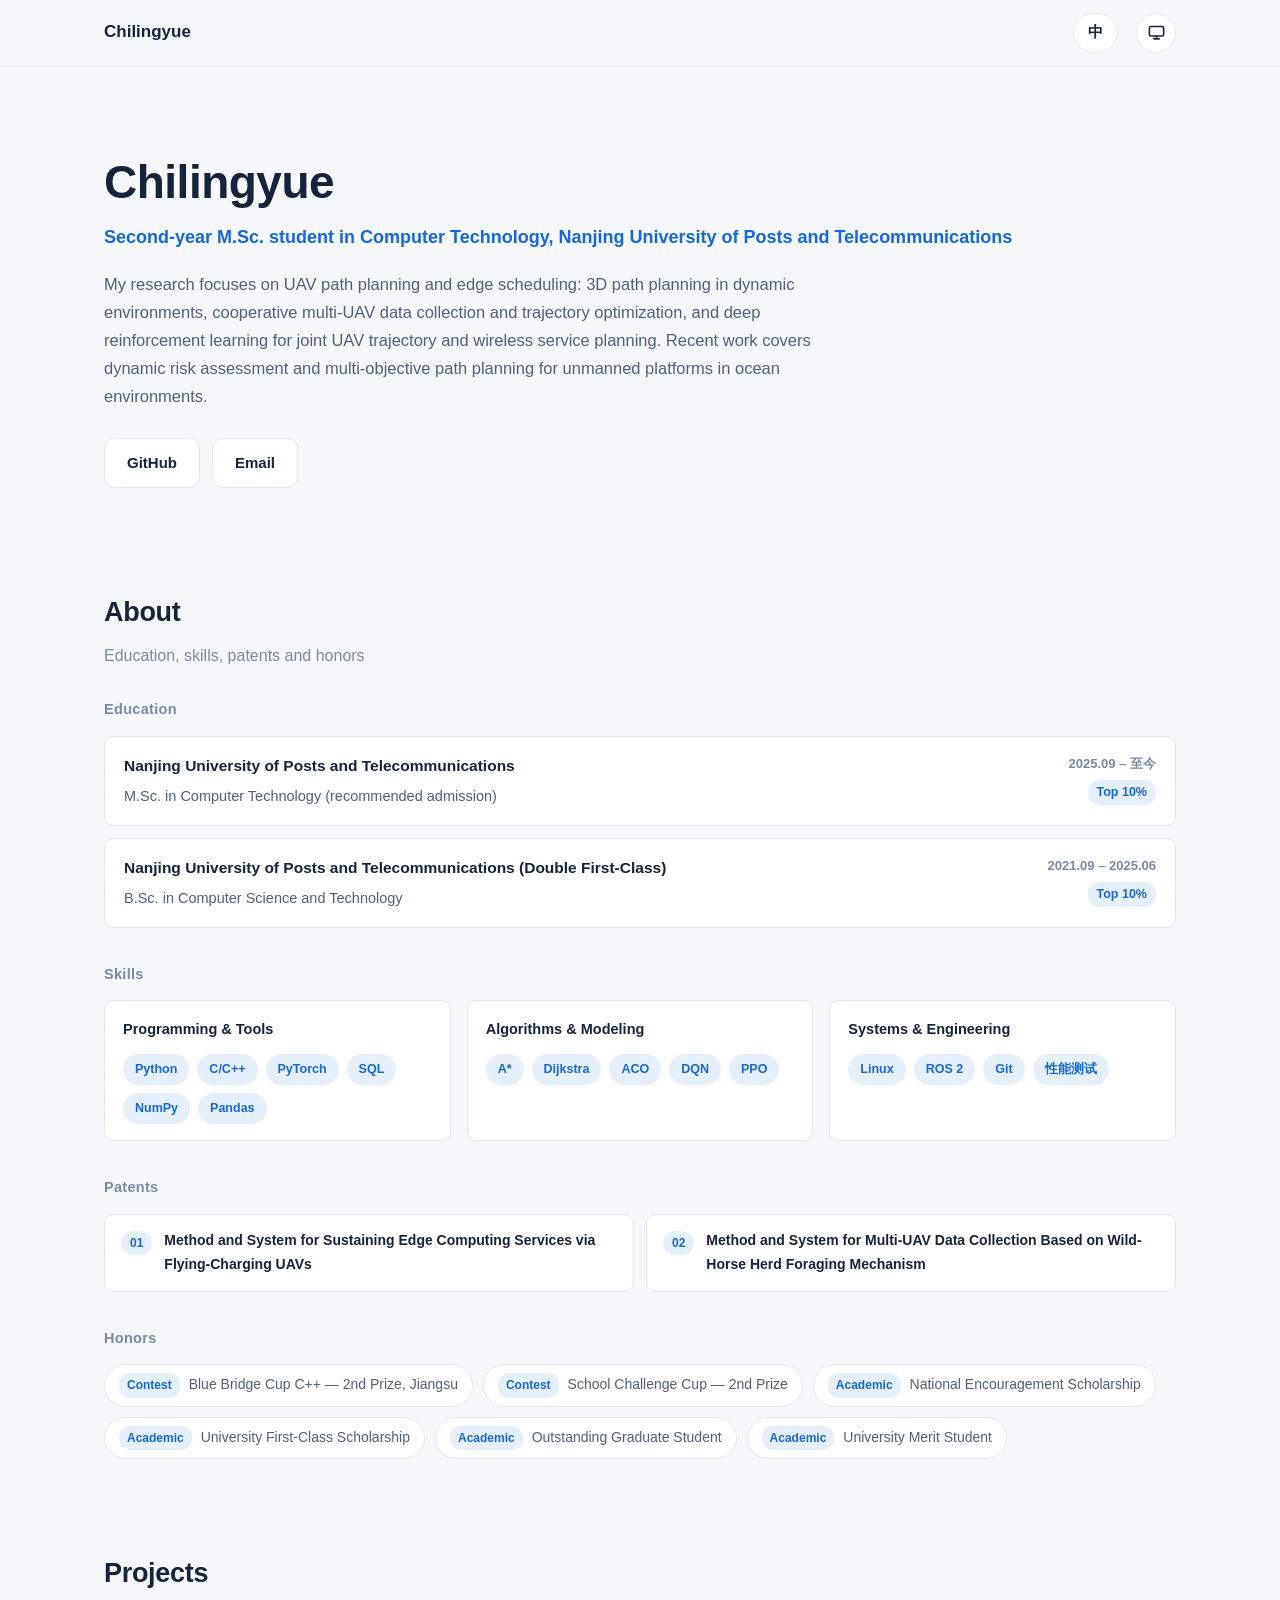
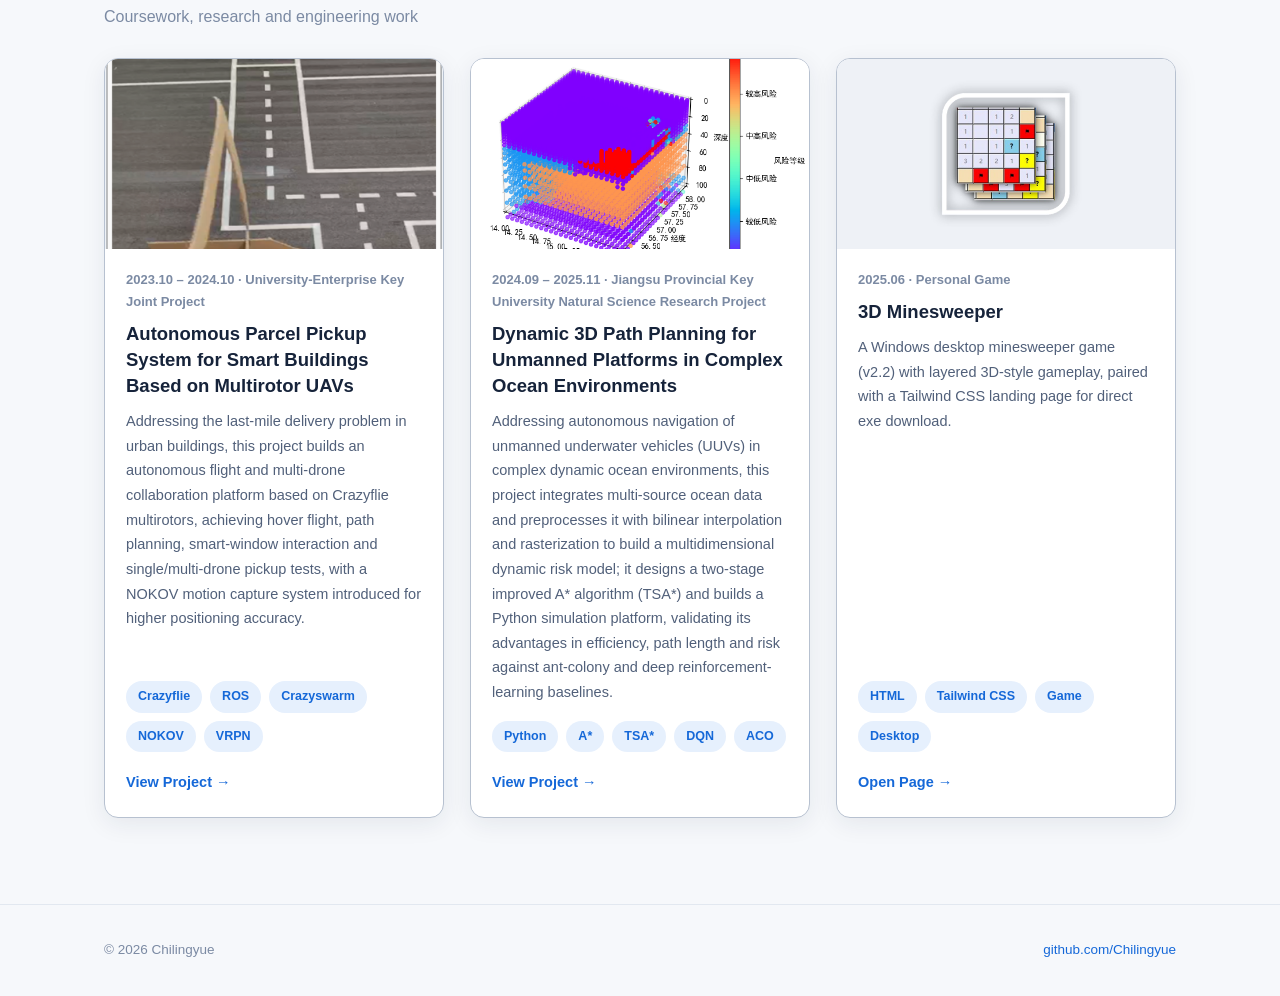
==== commit 439755c7: "更新身份描述：计算机技术专业 · 研二在读" ====
--- a/index.html
+++ b/index.html
@@ -9,11 +9,11 @@
     content="池凌越的个人作品集：南京邮电大学计算机技术硕士在读，研究方向为无人机路径规划与边缘调度。Personal portfolio of Chilingyue — UAV path planning and edge scheduling."
   />
   <link rel="icon" type="image/svg+xml" href="assets/img/favicon.svg" />
-  <link rel="stylesheet" href="assets/css/style.css?v=20261105-22" />
+  <link rel="stylesheet" href="assets/css/style.css?v=20261105-23" />
 </head>
 <body>
   <div id="app"></div>
-  <script src="data/projects.js?v=20261105-22"></script>
-  <script src="assets/js/main.js?v=20261105-22"></script>
+  <script src="data/projects.js?v=20261105-23"></script>
+  <script src="assets/js/main.js?v=20261105-23"></script>
 </body>
 </html>
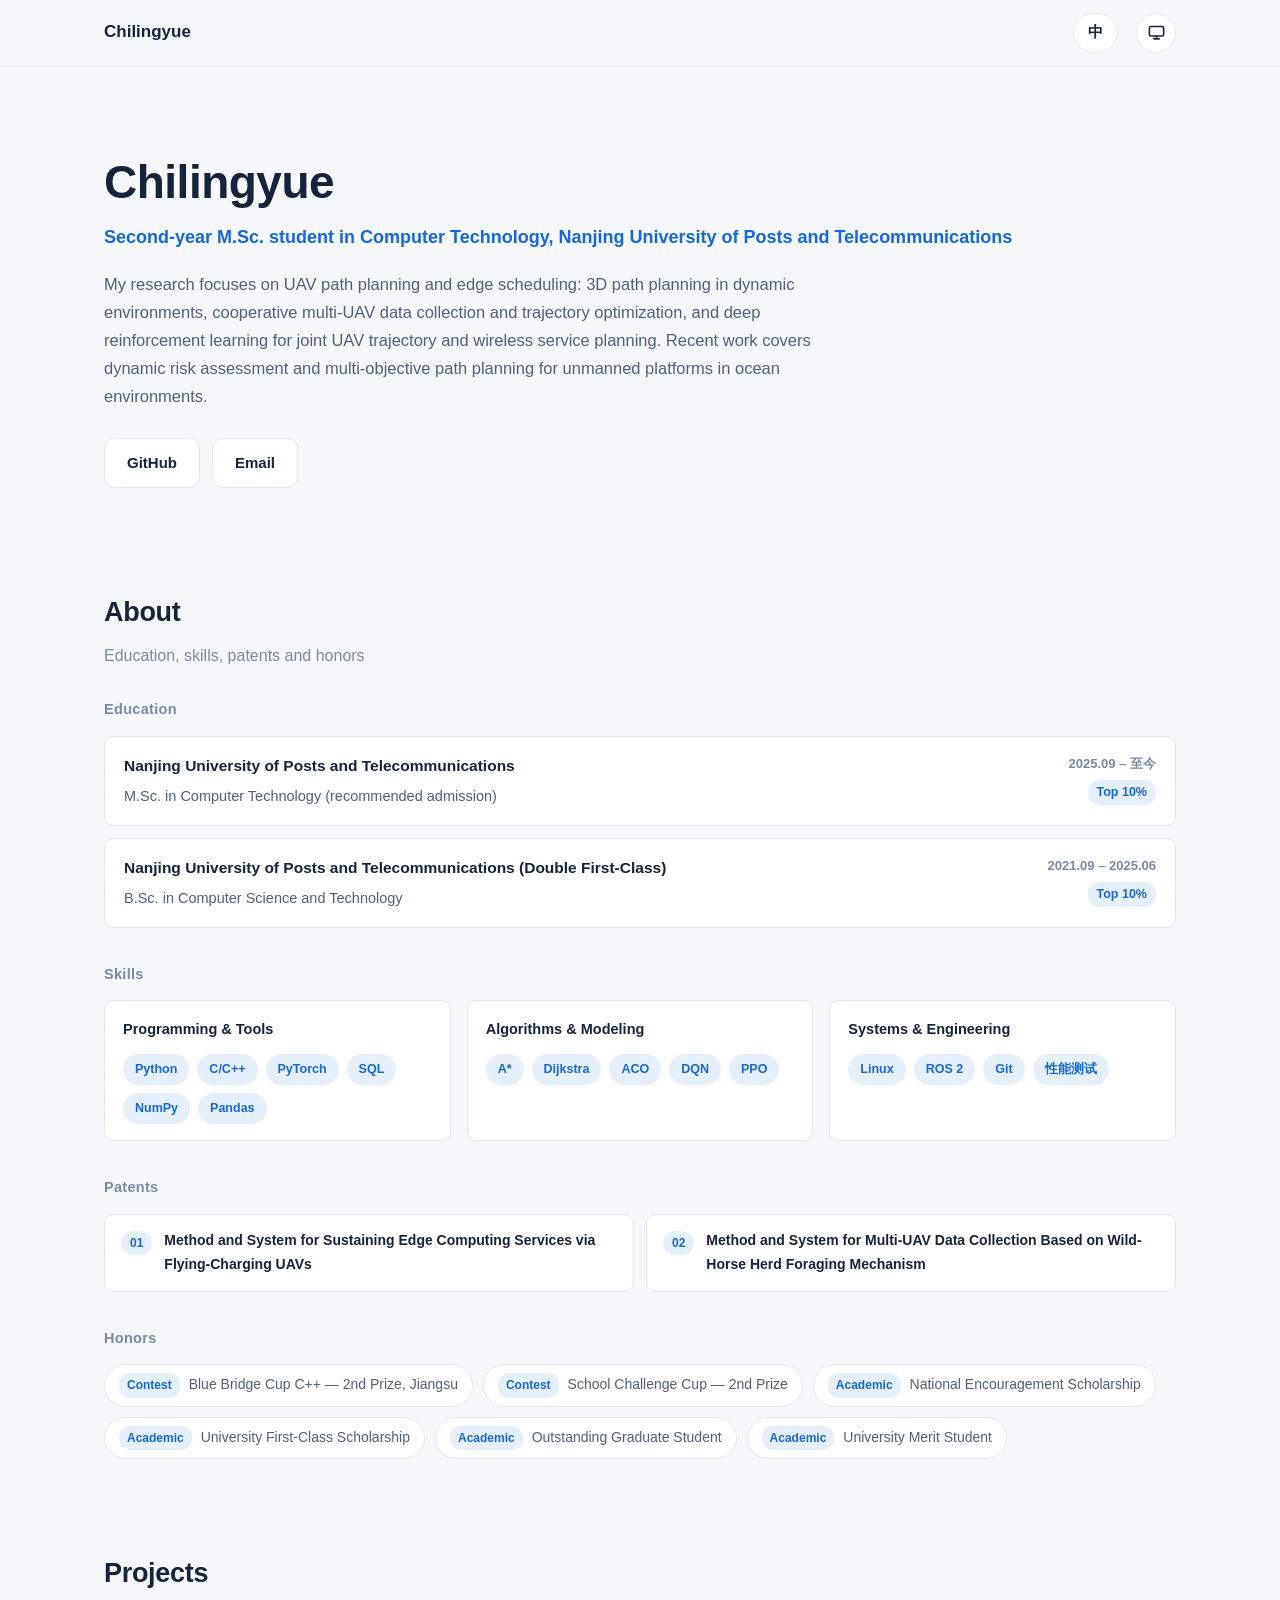
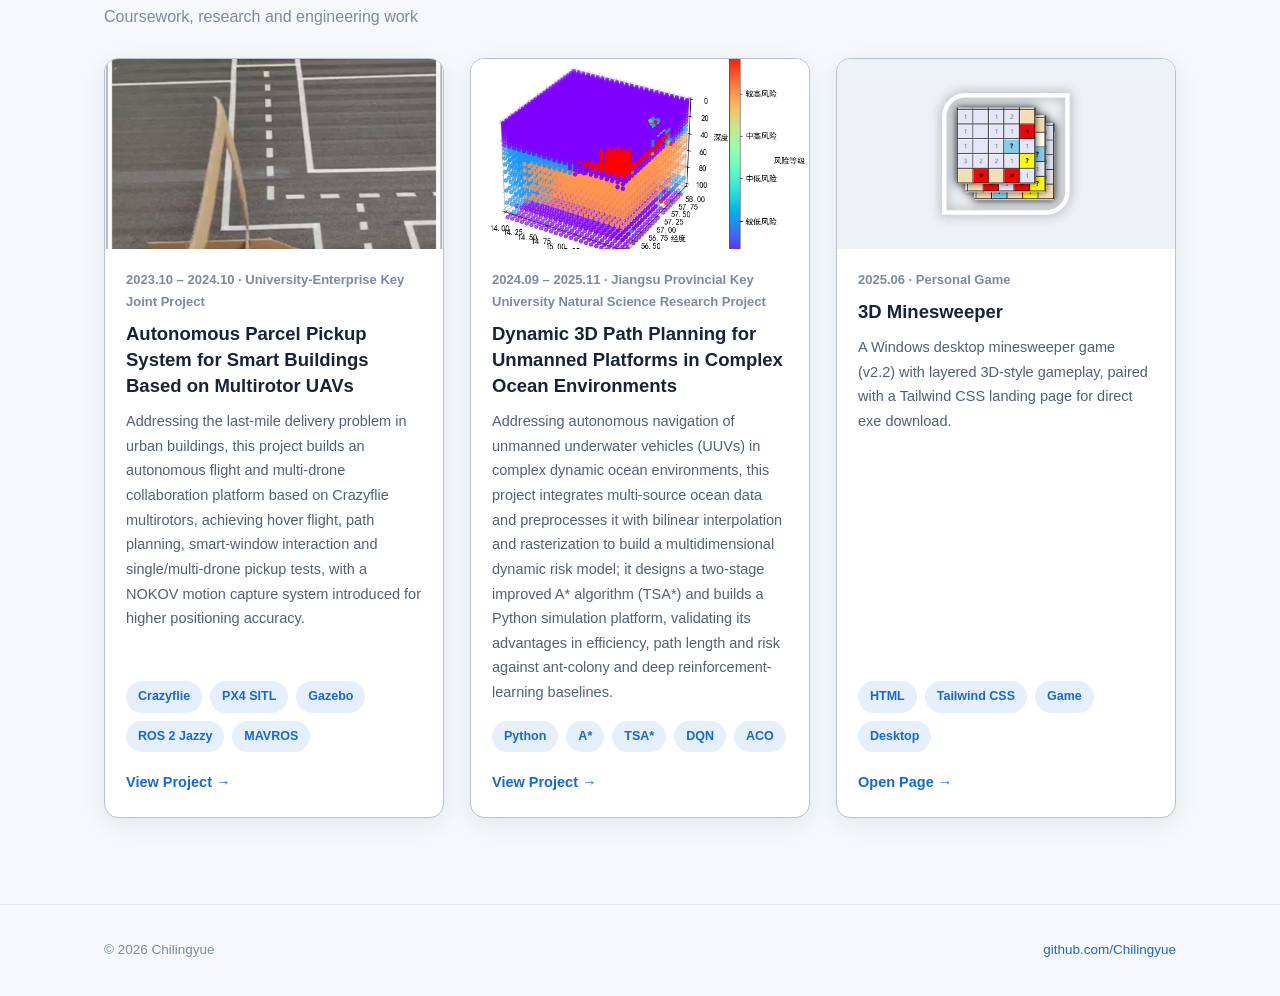
==== commit 97d2b3aa: "chore: 更新项目技术标签为 PX4 SITL/Gazebo/ROS 2 Jazzy/MAVROS" ====
--- a/index.html
+++ b/index.html
@@ -9,11 +9,11 @@
     content="池凌越的个人作品集：南京邮电大学计算机技术硕士在读，研究方向为无人机路径规划与边缘调度。Personal portfolio of Chilingyue — UAV path planning and edge scheduling."
   />
   <link rel="icon" type="image/svg+xml" href="assets/img/favicon.svg" />
-  <link rel="stylesheet" href="assets/css/style.css?v=20261105-23" />
+  <link rel="stylesheet" href="assets/css/style.css?v=20261118-2" />
 </head>
 <body>
   <div id="app"></div>
-  <script src="data/projects.js?v=20261105-23"></script>
-  <script src="assets/js/main.js?v=20261105-23"></script>
+  <script src="data/projects.js?v=20261118-2"></script>
+  <script src="assets/js/main.js?v=20261118-2"></script>
 </body>
 </html>
